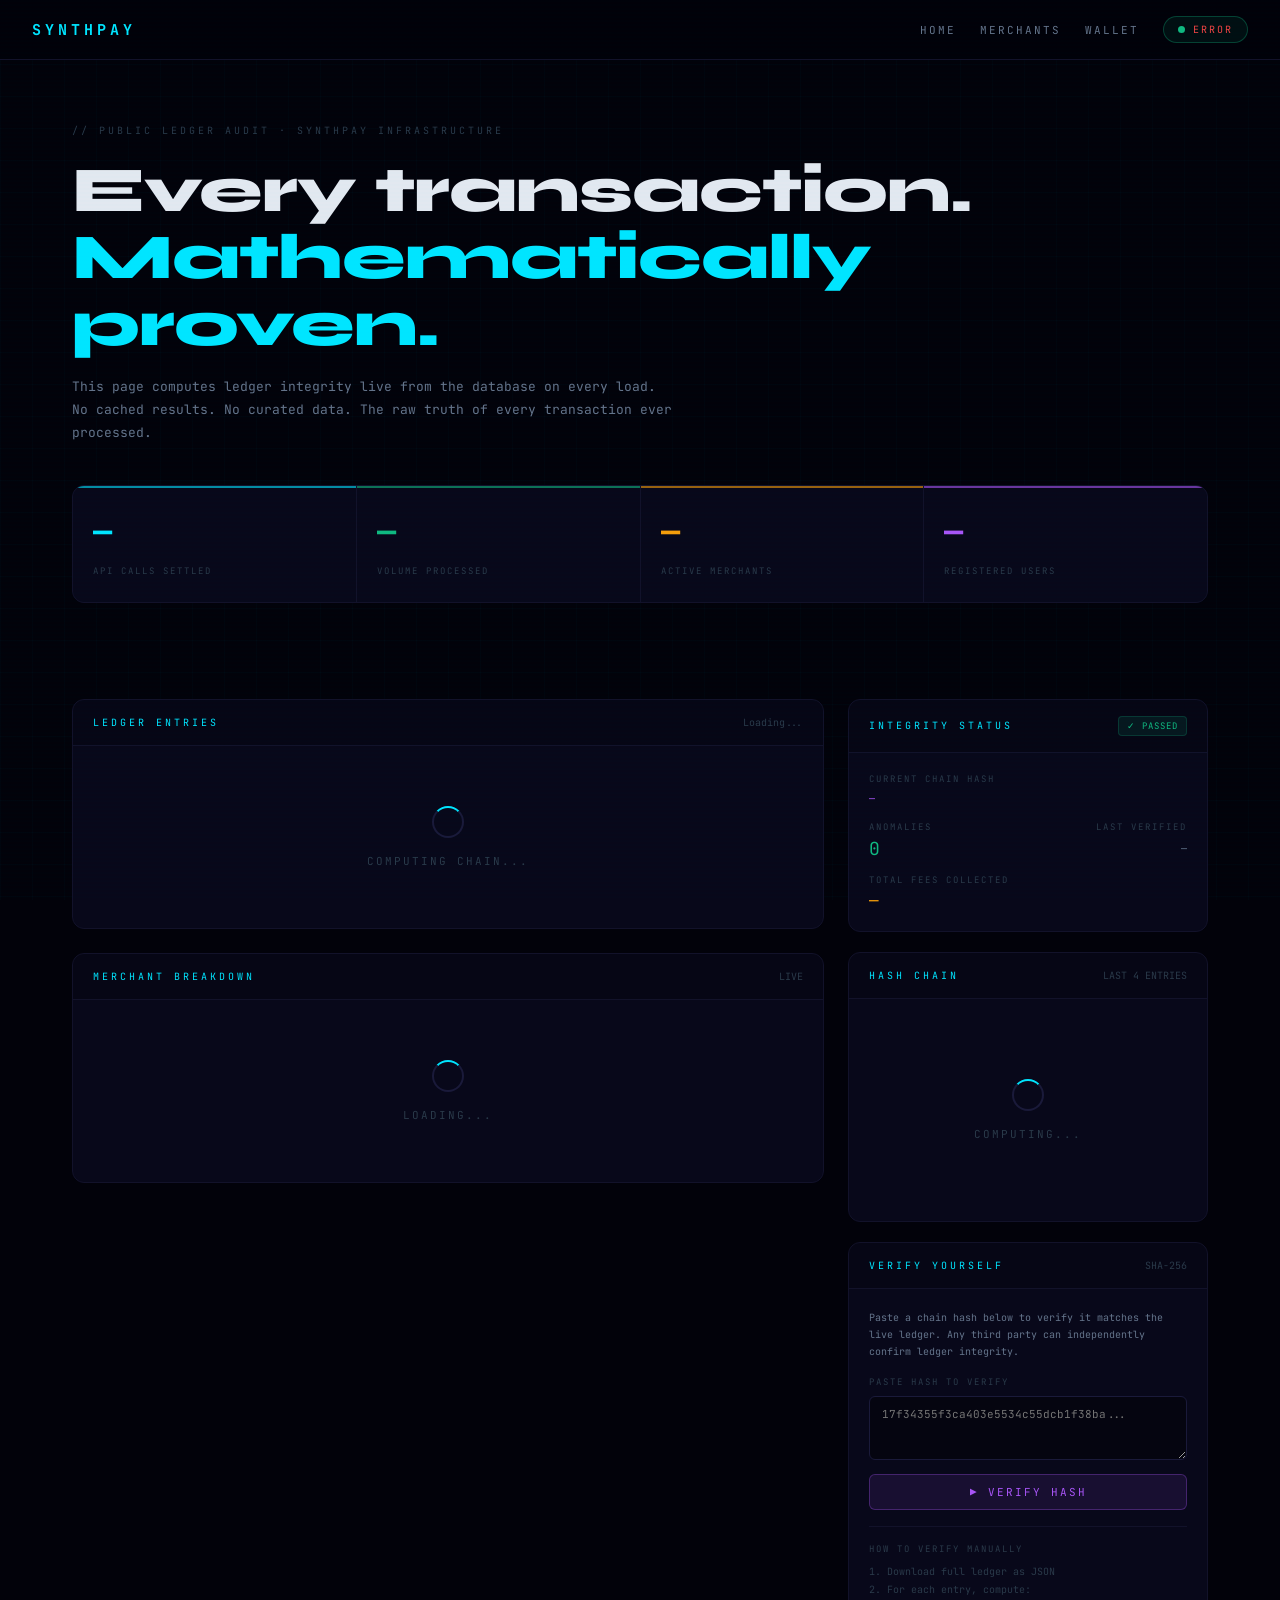
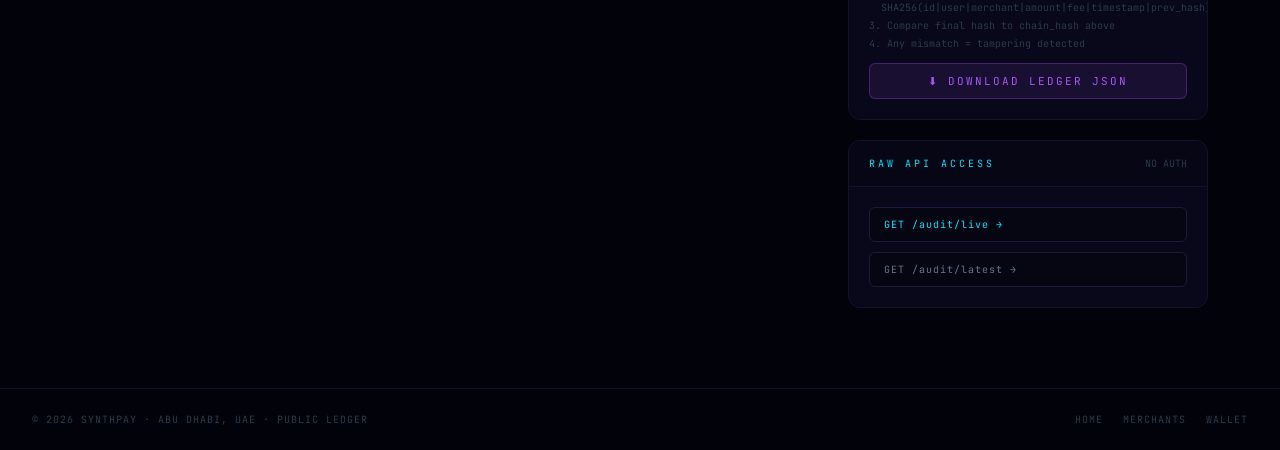
==== audit.html @ 620b076c "feat: initial commit — synthpay.tech landing site with subdomain links" ====
<!DOCTYPE html>
<html lang="en">
<head>
<meta charset="UTF-8">
<meta name="viewport" content="width=device-width, initial-scale=1.0">
<title>SynthPay — Public Ledger Audit</title>
<style>
@import url('https://fonts.googleapis.com/css2?family=JetBrains+Mono:wght@300;400;500;700&family=Syne:wght@400;700;800&display=swap');

:root {
  --bg:      #02020a;
  --card:    #08081a;
  --border:  #12122a;
  --border2: #1a1a3a;
  --cyan:    #00e5ff;
  --green:   #10b981;
  --amber:   #f59e0b;
  --red:     #ef4444;
  --purple:  #a855f7;
  --white:   #e2e8f0;
  --grey:    #64748b;
  --dim:     #2a3a4a;
}

* { margin: 0; padding: 0; box-sizing: border-box; }

body {
  background: var(--bg);
  color: var(--white);
  font-family: 'Syne', sans-serif;
  min-height: 100vh;
  overflow-x: hidden;
}

/* Scanline effect */
body::before {
  content: '';
  position: fixed;
  inset: 0;
  background: repeating-linear-gradient(
    0deg,
    transparent,
    transparent 2px,
    rgba(0,229,255,0.008) 2px,
    rgba(0,229,255,0.008) 4px
  );
  pointer-events: none;
  z-index: 1000;
}

/* Grid */
body::after {
  content: '';
  position: fixed;
  inset: 0;
  background-image:
    linear-gradient(rgba(0,229,255,0.02) 1px, transparent 1px),
    linear-gradient(90deg, rgba(0,229,255,0.02) 1px, transparent 1px);
  background-size: 32px 32px;
  pointer-events: none;
  z-index: 0;
}

/* Nav */
nav {
  position: sticky;
  top: 0;
  z-index: 100;
  display: flex;
  align-items: center;
  justify-content: space-between;
  padding: 16px 32px;
  border-bottom: 1px solid var(--border);
  background: rgba(2,2,10,0.95);
  backdrop-filter: blur(20px);
}

.logo {
  font-family: 'JetBrains Mono', monospace;
  font-size: 15px;
  color: var(--cyan);
  letter-spacing: 4px;
  font-weight: 700;
  text-decoration: none;
}

.nav-right {
  display: flex;
  align-items: center;
  gap: 24px;
}

.nav-link {
  font-family: 'JetBrains Mono', monospace;
  font-size: 11px;
  color: var(--grey);
  text-decoration: none;
  letter-spacing: 2px;
  transition: color 0.2s;
}
.nav-link:hover { color: var(--white); }

.status-pill {
  display: flex;
  align-items: center;
  gap: 8px;
  padding: 6px 14px;
  border-radius: 100px;
  border: 1px solid rgba(16,185,129,0.3);
  background: rgba(16,185,129,0.08);
}

.pulse-dot {
  width: 7px;
  height: 7px;
  border-radius: 50%;
  background: var(--green);
  animation: pulse 2s infinite;
}

@keyframes pulse { 0%,100%{opacity:1;transform:scale(1)} 50%{opacity:0.4;transform:scale(0.8)} }

.status-text {
  font-family: 'JetBrains Mono', monospace;
  font-size: 10px;
  color: var(--green);
  letter-spacing: 2px;
}

/* Hero */
.hero {
  position: relative;
  z-index: 1;
  padding: 64px 32px 48px;
  max-width: 1200px;
  margin: 0 auto;
}

.hero-tag {
  font-family: 'JetBrains Mono', monospace;
  font-size: 10px;
  color: var(--dim);
  letter-spacing: 3px;
  margin-bottom: 20px;
  display: block;
}

.hero h1 {
  font-size: clamp(36px, 6vw, 64px);
  font-weight: 800;
  line-height: 1.05;
  letter-spacing: -1px;
  margin-bottom: 16px;
}

.hero h1 span { color: var(--cyan); }

.hero-sub {
  font-family: 'JetBrains Mono', monospace;
  font-size: 13px;
  color: var(--grey);
  line-height: 1.8;
  max-width: 600px;
  margin-bottom: 40px;
}

/* Stats row */
.stats-row {
  display: grid;
  grid-template-columns: repeat(4, 1fr);
  gap: 1px;
  background: var(--border);
  border: 1px solid var(--border);
  border-radius: 12px;
  overflow: hidden;
  margin-bottom: 48px;
}

.stat-cell {
  background: var(--card);
  padding: 24px 20px;
  position: relative;
}

.stat-cell::after {
  content: '';
  position: absolute;
  top: 0;
  left: 0;
  right: 0;
  height: 2px;
  background: var(--accent, transparent);
  opacity: 0.6;
}

.stat-val {
  font-family: 'JetBrains Mono', monospace;
  font-size: clamp(22px, 3vw, 32px);
  font-weight: 700;
  color: var(--accent, var(--cyan));
  margin-bottom: 6px;
  display: block;
  transition: all 0.4s;
}

.stat-lbl {
  font-family: 'JetBrains Mono', monospace;
  font-size: 9px;
  color: var(--dim);
  letter-spacing: 2px;
  text-transform: uppercase;
}

/* Main layout */
.main {
  position: relative;
  z-index: 1;
  max-width: 1200px;
  margin: 0 auto;
  padding: 0 32px 80px;
  display: grid;
  grid-template-columns: 1fr 360px;
  gap: 24px;
}

@media (max-width: 900px) {
  .main { grid-template-columns: 1fr; }
  .stats-row { grid-template-columns: 1fr 1fr; }
}

/* Panel */
.panel {
  background: var(--card);
  border: 1px solid var(--border);
  border-radius: 12px;
  overflow: hidden;
}

.panel-header {
  display: flex;
  align-items: center;
  justify-content: space-between;
  padding: 16px 20px;
  border-bottom: 1px solid var(--border);
  background: rgba(0,0,0,0.2);
}

.panel-title {
  font-family: 'JetBrains Mono', monospace;
  font-size: 10px;
  color: var(--cyan);
  letter-spacing: 3px;
}

.panel-meta {
  font-family: 'JetBrains Mono', monospace;
  font-size: 10px;
  color: var(--dim);
}

/* Ledger entries */
.ledger-table {
  width: 100%;
}

.ledger-row {
  display: grid;
  grid-template-columns: 80px 1fr 100px 100px 110px;
  gap: 12px;
  padding: 14px 20px;
  border-bottom: 1px solid var(--border);
  align-items: center;
  transition: background 0.15s;
  cursor: default;
}

.ledger-row:hover { background: rgba(0,229,255,0.02); }
.ledger-row:last-child { border-bottom: none; }

.ledger-row.header {
  background: rgba(0,0,0,0.3);
  cursor: default;
}
.ledger-row.header:hover { background: rgba(0,0,0,0.3); }

.col-head {
  font-family: 'JetBrains Mono', monospace;
  font-size: 9px;
  color: var(--dim);
  letter-spacing: 2px;
  text-transform: uppercase;
}

.col-num {
  font-family: 'JetBrains Mono', monospace;
  font-size: 11px;
  color: var(--dim);
}

.col-id {
  font-family: 'JetBrains Mono', monospace;
  font-size: 11px;
  color: var(--grey);
}

.col-amount {
  font-family: 'JetBrains Mono', monospace;
  font-size: 12px;
  color: var(--green);
  font-weight: 500;
  text-align: right;
}

.col-fee {
  font-family: 'JetBrains Mono', monospace;
  font-size: 11px;
  color: var(--dim);
  text-align: right;
}

.col-hash {
  font-family: 'JetBrains Mono', monospace;
  font-size: 10px;
  color: var(--purple);
  overflow: hidden;
  text-overflow: ellipsis;
  white-space: nowrap;
}

/* Verification badge */
.verify-badge {
  display: inline-flex;
  align-items: center;
  gap: 6px;
  padding: 3px 8px;
  border-radius: 4px;
  font-family: 'JetBrains Mono', monospace;
  font-size: 9px;
  letter-spacing: 1px;
}

.verify-ok {
  background: rgba(16,185,129,0.1);
  border: 1px solid rgba(16,185,129,0.2);
  color: var(--green);
}

/* Right sidebar */
.sidebar { display: flex; flex-direction: column; gap: 20px; }

/* Chain visualizer */
.chain-viz {
  padding: 20px;
}

.chain-block {
  position: relative;
  padding: 14px 16px;
  background: rgba(0,0,0,0.3);
  border: 1px solid var(--border2);
  border-radius: 8px;
  margin-bottom: 8px;
  transition: border-color 0.2s;
}

.chain-block:hover { border-color: rgba(168,85,247,0.4); }

.chain-block-num {
  font-family: 'JetBrains Mono', monospace;
  font-size: 9px;
  color: var(--dim);
  letter-spacing: 2px;
  margin-bottom: 6px;
}

.chain-block-hash {
  font-family: 'JetBrains Mono', monospace;
  font-size: 10px;
  color: var(--purple);
  word-break: break-all;
  line-height: 1.5;
}

.chain-block-amount {
  font-family: 'JetBrains Mono', monospace;
  font-size: 11px;
  color: var(--green);
  margin-top: 6px;
}

.chain-arrow {
  text-align: center;
  font-size: 14px;
  color: var(--border2);
  margin: 2px 0;
  display: block;
}

/* Verification tool */
.verify-tool {
  padding: 20px;
}

.verify-label {
  font-family: 'JetBrains Mono', monospace;
  font-size: 9px;
  color: var(--dim);
  letter-spacing: 2px;
  margin-bottom: 8px;
  display: block;
}

.verify-input {
  width: 100%;
  padding: 10px 12px;
  background: rgba(0,0,0,0.4);
  border: 1px solid var(--border2);
  border-radius: 6px;
  color: var(--purple);
  font-family: 'JetBrains Mono', monospace;
  font-size: 11px;
  outline: none;
  resize: vertical;
  margin-bottom: 10px;
  transition: border-color 0.2s;
}

.verify-input:focus { border-color: rgba(168,85,247,0.5); }

.verify-btn {
  width: 100%;
  padding: 10px;
  background: rgba(168,85,247,0.1);
  border: 1px solid rgba(168,85,247,0.3);
  border-radius: 6px;
  color: var(--purple);
  font-family: 'JetBrains Mono', monospace;
  font-size: 11px;
  letter-spacing: 2px;
  cursor: pointer;
  transition: all 0.2s;
}

.verify-btn:hover {
  background: rgba(168,85,247,0.2);
  border-color: rgba(168,85,247,0.5);
}

.verify-result {
  margin-top: 12px;
  padding: 12px;
  border-radius: 6px;
  font-family: 'JetBrains Mono', monospace;
  font-size: 11px;
  line-height: 1.7;
  display: none;
}

.verify-result.show { display: block; }
.verify-result.ok { background: rgba(16,185,129,0.08); border: 1px solid rgba(16,185,129,0.2); color: var(--green); }
.verify-result.fail { background: rgba(239,68,68,0.08); border: 1px solid rgba(239,68,68,0.2); color: var(--red); }

/* Merchant breakdown */
.merchant-row {
  display: flex;
  justify-content: space-between;
  align-items: center;
  padding: 12px 20px;
  border-bottom: 1px solid var(--border);
}
.merchant-row:last-child { border-bottom: none; }

.merchant-name {
  font-family: 'JetBrains Mono', monospace;
  font-size: 12px;
  color: var(--white);
}

.merchant-stats {
  display: flex;
  flex-direction: column;
  align-items: flex-end;
  gap: 2px;
}

.merchant-calls {
  font-family: 'JetBrains Mono', monospace;
  font-size: 10px;
  color: var(--dim);
}

.merchant-vol {
  font-family: 'JetBrains Mono', monospace;
  font-size: 12px;
  color: var(--green);
}

/* Loading */
.loading {
  display: flex;
  align-items: center;
  justify-content: center;
  padding: 60px 20px;
  flex-direction: column;
  gap: 16px;
}

.loading-spinner {
  width: 32px;
  height: 32px;
  border: 2px solid var(--border2);
  border-top-color: var(--cyan);
  border-radius: 50%;
  animation: spin 0.8s linear infinite;
}

@keyframes spin { to { transform: rotate(360deg); } }

.loading-text {
  font-family: 'JetBrains Mono', monospace;
  font-size: 11px;
  color: var(--dim);
  letter-spacing: 2px;
}

/* Footer */
footer {
  position: relative;
  z-index: 1;
  border-top: 1px solid var(--border);
  padding: 24px 32px;
  display: flex;
  align-items: center;
  justify-content: space-between;
}

.footer-text {
  font-family: 'JetBrains Mono', monospace;
  font-size: 10px;
  color: var(--dim);
  letter-spacing: 1px;
}

.footer-link {
  font-family: 'JetBrains Mono', monospace;
  font-size: 10px;
  color: var(--dim);
  text-decoration: none;
  letter-spacing: 1px;
  transition: color 0.2s;
}
.footer-link:hover { color: var(--grey); }

@keyframes fadeUp {
  from { opacity:0; transform: translateY(16px); }
  to   { opacity:1; transform: translateY(0); }
}

.fade { animation: fadeUp 0.5s ease both; }
</style>
</head>
<body>

<nav>
  <a href="https://synthpay-landing.vercel.app" class="logo">SYNTHPAY</a>
  <div class="nav-right">
    <a href="https://synthpay-landing.vercel.app" class="nav-link">HOME</a>
    <a href="https://synthpay-dashboard.vercel.app" class="nav-link">MERCHANTS</a>
    <a href="https://synthpay-wallet.vercel.app" class="nav-link">WALLET</a>
    <div class="status-pill">
      <div class="pulse-dot"></div>
      <span class="status-text" id="nav-status">VERIFYING...</span>
    </div>
  </div>
</nav>

<!-- Hero -->
<div class="hero fade">
  <span class="hero-tag">// PUBLIC LEDGER AUDIT · SYNTHPAY INFRASTRUCTURE</span>
  <h1>Every transaction.<br><span>Mathematically proven.</span></h1>
  <p class="hero-sub">
    This page computes ledger integrity live from the database on every load.<br>
    No cached results. No curated data. The raw truth of every transaction ever processed.
  </p>

  <!-- Stats -->
  <div class="stats-row">
    <div class="stat-cell" style="--accent: #00e5ff;">
      <span class="stat-val" id="s-calls">—</span>
      <span class="stat-lbl">API Calls Settled</span>
    </div>
    <div class="stat-cell" style="--accent: #10b981;">
      <span class="stat-val" id="s-volume">—</span>
      <span class="stat-lbl">Volume Processed</span>
    </div>
    <div class="stat-cell" style="--accent: #f59e0b;">
      <span class="stat-val" id="s-merchants">—</span>
      <span class="stat-lbl">Active Merchants</span>
    </div>
    <div class="stat-cell" style="--accent: #a855f7;">
      <span class="stat-val" id="s-users">—</span>
      <span class="stat-lbl">Registered Users</span>
    </div>
  </div>
</div>

<!-- Main content -->
<div class="main">

  <!-- Left: Ledger + Merchants -->
  <div>

    <!-- Ledger entries panel -->
    <div class="panel" style="margin-bottom:24px;">
      <div class="panel-header">
        <span class="panel-title">LEDGER ENTRIES</span>
        <span class="panel-meta" id="entry-count">Loading...</span>
      </div>
      <div id="ledger-body">
        <div class="loading">
          <div class="loading-spinner"></div>
          <span class="loading-text">COMPUTING CHAIN...</span>
        </div>
      </div>
    </div>

    <!-- Merchant breakdown -->
    <div class="panel">
      <div class="panel-header">
        <span class="panel-title">MERCHANT BREAKDOWN</span>
        <span class="panel-meta">LIVE</span>
      </div>
      <div id="merchant-body">
        <div class="loading">
          <div class="loading-spinner"></div>
          <span class="loading-text">LOADING...</span>
        </div>
      </div>
    </div>
  </div>

  <!-- Right: Chain + Verify -->
  <div class="sidebar">

    <!-- Integrity summary -->
    <div class="panel">
      <div class="panel-header">
        <span class="panel-title">INTEGRITY STATUS</span>
        <span id="integrity-badge" class="verify-badge verify-ok">✓ PASSED</span>
      </div>
      <div style="padding:20px;display:flex;flex-direction:column;gap:14px;">
        <div>
          <span style="font-family:'JetBrains Mono',monospace;font-size:9px;color:var(--dim);letter-spacing:2px;display:block;margin-bottom:6px;">CURRENT CHAIN HASH</span>
          <div id="chain-hash-full" style="font-family:'JetBrains Mono',monospace;font-size:10px;color:var(--purple);word-break:break-all;line-height:1.6;">—</div>
        </div>
        <div style="display:flex;justify-content:space-between;">
          <div>
            <span style="font-family:'JetBrains Mono',monospace;font-size:9px;color:var(--dim);letter-spacing:2px;display:block;margin-bottom:4px;">ANOMALIES</span>
            <span id="anomaly-count" style="font-family:'JetBrains Mono',monospace;font-size:18px;color:var(--green);">0</span>
          </div>
          <div style="text-align:right;">
            <span style="font-family:'JetBrains Mono',monospace;font-size:9px;color:var(--dim);letter-spacing:2px;display:block;margin-bottom:4px;">LAST VERIFIED</span>
            <span id="verified-at" style="font-family:'JetBrains Mono',monospace;font-size:10px;color:var(--grey);">—</span>
          </div>
        </div>
        <div>
          <span style="font-family:'JetBrains Mono',monospace;font-size:9px;color:var(--dim);letter-spacing:2px;display:block;margin-bottom:4px;">TOTAL FEES COLLECTED</span>
          <span id="total-fees" style="font-family:'JetBrains Mono',monospace;font-size:16px;color:var(--amber);">—</span>
        </div>
      </div>
    </div>

    <!-- Hash chain visualizer -->
    <div class="panel">
      <div class="panel-header">
        <span class="panel-title">HASH CHAIN</span>
        <span class="panel-meta">LAST 4 ENTRIES</span>
      </div>
      <div class="chain-viz" id="chain-viz">
        <div class="loading">
          <div class="loading-spinner"></div>
          <span class="loading-text">COMPUTING...</span>
        </div>
      </div>
    </div>

    <!-- Manual verification tool -->
    <div class="panel">
      <div class="panel-header">
        <span class="panel-title">VERIFY YOURSELF</span>
        <span class="panel-meta">SHA-256</span>
      </div>
      <div class="verify-tool">
        <p style="font-family:'JetBrains Mono',monospace;font-size:10px;color:var(--grey);line-height:1.7;margin-bottom:16px;">
          Paste a chain hash below to verify it matches the live ledger. Any third party can independently confirm ledger integrity.
        </p>
        <span class="verify-label">PASTE HASH TO VERIFY</span>
        <textarea class="verify-input" id="verify-input" rows="3" placeholder="17f34355f3ca403e5534c55dcb1f38ba..."></textarea>
        <button class="verify-btn" onclick="verifyHash()">▶ VERIFY HASH</button>
        <div class="verify-result" id="verify-result"></div>
        <div style="margin-top:16px;padding-top:16px;border-top:1px solid var(--border);">
          <span class="verify-label">HOW TO VERIFY MANUALLY</span>
          <p style="font-family:'JetBrains Mono',monospace;font-size:10px;color:var(--dim);line-height:1.8;">
            1. Download full ledger as JSON<br>
            2. For each entry, compute:<br>
            &nbsp;&nbsp;SHA256(id|user|merchant|amount|fee|timestamp|prev_hash)<br>
            3. Compare final hash to chain_hash above<br>
            4. Any mismatch = tampering detected
          </p>
          <button class="verify-btn" style="margin-top:10px;" onclick="downloadLedger()">⬇ DOWNLOAD LEDGER JSON</button>
        </div>
      </div>
    </div>

    <!-- Raw API -->
    <div class="panel">
      <div class="panel-header">
        <span class="panel-title">RAW API ACCESS</span>
        <span class="panel-meta">NO AUTH</span>
      </div>
      <div style="padding:20px;display:flex;flex-direction:column;gap:10px;">
        <a href="https://trustledger-production.up.railway.app/audit/live"
           target="_blank"
           style="display:block;padding:10px 14px;background:rgba(0,0,0,0.3);border:1px solid var(--border2);border-radius:6px;font-family:'JetBrains Mono',monospace;font-size:10px;color:var(--cyan);text-decoration:none;letter-spacing:1px;transition:border-color 0.2s;"
           onmouseover="this.style.borderColor='rgba(0,229,255,0.3)'"
           onmouseout="this.style.borderColor='var(--border2)'">
          GET /audit/live →
        </a>
        <a href="https://trustledger-production.up.railway.app/audit/latest"
           target="_blank"
           style="display:block;padding:10px 14px;background:rgba(0,0,0,0.3);border:1px solid var(--border2);border-radius:6px;font-family:'JetBrains Mono',monospace;font-size:10px;color:var(--grey);text-decoration:none;letter-spacing:1px;transition:border-color 0.2s;"
           onmouseover="this.style.borderColor='rgba(100,116,139,0.3)'"
           onmouseout="this.style.borderColor='var(--border2)'">
          GET /audit/latest →
        </a>
      </div>
    </div>

  </div>
</div>

<footer>
  <span class="footer-text">© 2026 SYNTHPAY · ABU DHABI, UAE · PUBLIC LEDGER</span>
  <div style="display:flex;gap:20px;">
    <a href="https://synthpay-landing.vercel.app" class="footer-link">HOME</a>
    <a href="https://synthpay-dashboard.vercel.app" class="footer-link">MERCHANTS</a>
    <a href="https://synthpay-wallet.vercel.app" class="footer-link">WALLET</a>
  </div>
</footer>

<script>
const API = 'https://trustledger-production.up.railway.app'
let liveData = null

// ── Animate counter ──────────────────────────────────────────────────────────
function animateVal(el, target, fmt) {
  const start = parseFloat(el.dataset.v || '0')
  const diff  = target - start
  if (Math.abs(diff) < 0.000001) return
  const t0 = performance.now()
  const tick = now => {
    const p = Math.min((now - t0) / 800, 1)
    const e = 1 - Math.pow(1 - p, 3)
    el.textContent = fmt(start + diff * e)
    el.dataset.v   = start + diff * e
    if (p < 1) requestAnimationFrame(tick)
    else el.dataset.v = target
  }
  requestAnimationFrame(tick)
}

// ── Render ledger entries (from live stats) ──────────────────────────────────
function renderLedger(data) {
  const body = document.getElementById('ledger-body')
  const breakdown = data.merchant_breakdown || []

  // Build table from merchant breakdown (we don't have individual entries from /audit/live)
  // Show merchant summary rows
  if (breakdown.length === 0) {
    body.innerHTML = `<div class="loading"><span class="loading-text">NO TRANSACTIONS YET</span></div>`
    return
  }

  let html = `
    <div class="ledger-row header">
      <span class="col-head">#</span>
      <span class="col-head">MERCHANT</span>
      <span class="col-head" style="text-align:right;">VOLUME</span>
      <span class="col-head" style="text-align:right;">EARNED</span>
      <span class="col-head">STATUS</span>
    </div>
  `

  breakdown.forEach((m, i) => {
    html += `
      <div class="ledger-row">
        <span class="col-num">${String(i+1).padStart(2,'0')}</span>
        <span class="col-id">${m.merchant}</span>
        <span class="col-amount">${m.volume}</span>
        <span class="col-fee">${m.earned}</span>
        <span class="verify-badge verify-ok">✓ ${m.api_calls} calls</span>
      </div>
    `
  })

  body.innerHTML = html
  document.getElementById('entry-count').textContent = `${data.total_api_calls} TOTAL CALLS`
}

// ── Render chain visualizer ──────────────────────────────────────────────────
function renderChain(data) {
  const viz = document.getElementById('chain-viz')
  const hash = data.chain_hash || ''

  // Show genesis + current blocks
  const blocks = [
    { num: 'GENESIS', hash: '0000000000000000', amount: 'ORIGIN BLOCK' },
    { num: 'LATEST',  hash: hash, amount: `$${data.total_volume_raw.toFixed(4)} total` },
  ]

  let html = ''
  blocks.forEach((b, i) => {
    html += `
      <div class="chain-block">
        <div class="chain-block-num">${b.num}</div>
        <div class="chain-block-hash">${b.hash.slice(0,32)}...</div>
        <div class="chain-block-amount">${b.amount}</div>
      </div>
    `
    if (i < blocks.length - 1) html += `<span class="chain-arrow">↓</span>`
  })

  viz.innerHTML = html
}

// ── Render merchant breakdown ────────────────────────────────────────────────
function renderMerchants(data) {
  const body = document.getElementById('merchant-body')
  const breakdown = data.merchant_breakdown || []

  if (breakdown.length === 0) {
    body.innerHTML = `<div class="loading"><span class="loading-text">NO MERCHANTS YET</span></div>`
    return
  }

  const maxCalls = Math.max(...breakdown.map(m => m.api_calls))

  body.innerHTML = breakdown.map(m => `
    <div class="merchant-row">
      <div>
        <div class="merchant-name">${m.merchant}</div>
        <div style="margin-top:6px;height:3px;background:var(--border2);border-radius:2px;width:140px;overflow:hidden;">
          <div style="height:100%;background:var(--green);width:${(m.api_calls/maxCalls*100).toFixed(0)}%;border-radius:2px;transition:width 1s ease;"></div>
        </div>
      </div>
      <div class="merchant-stats">
        <span class="merchant-calls">${m.api_calls} calls</span>
        <span class="merchant-vol">${m.volume}</span>
      </div>
    </div>
  `).join('')
}

// ── Render individual ledger entries ─────────────────────────────────────────
async function loadLedgerEntries() {
  try {
    const res  = await fetch(`${API}/audit/ledger`)
    const data = await res.json()
    const entries = data.entries || []
    const body = document.getElementById('ledger-body')

    if (entries.length === 0) {
      body.innerHTML = `<div class="loading"><span class="loading-text">NO TRANSACTIONS YET</span></div>`
      return
    }

    let html = `
      <div class="ledger-row header">
        <span class="col-head">#</span>
        <span class="col-head">MERCHANT</span>
        <span class="col-head" style="text-align:right;">AMOUNT</span>
        <span class="col-head" style="text-align:right;">FEE</span>
        <span class="col-head">TIME</span>
      </div>
    `

    entries.forEach((e, i) => {
      const time = new Date(e.created_at).toLocaleTimeString()
      html += `
        <div class="ledger-row">
          <span class="col-num">${String(i+1).padStart(2,'0')}</span>
          <span class="col-id">${e.merchant_name}</span>
          <span class="col-amount">$${Number(e.amount).toFixed(6)}</span>
          <span class="col-fee">$${Number(e.platform_fee).toFixed(6)}</span>
          <span class="col-hash">${time}</span>
        </div>
      `
    })

    body.innerHTML = html
    document.getElementById('entry-count').textContent = `${entries.length} RECENT ENTRIES`
  } catch (err) {
    console.error('Failed to load ledger entries:', err)
  }
}

// ── Load all data ────────────────────────────────────────────────────────────
async function loadData() {
  try {
    const res  = await fetch(`${API}/audit/live`)
    const data = await res.json()
    liveData   = data

    loadLedgerEntries()

    // Nav status
    const navStatus = document.getElementById('nav-status')
    navStatus.textContent  = data.chain_valid ? 'VERIFIED' : 'ANOMALY'
    navStatus.style.color  = data.chain_valid ? 'var(--green)' : 'var(--red)'

    // Hero stats
    animateVal(document.getElementById('s-calls'),     data.total_api_calls,  v => Math.round(v).toLocaleString())
    animateVal(document.getElementById('s-volume'),    data.total_volume_raw, v => '$' + v.toFixed(4))
    animateVal(document.getElementById('s-merchants'), data.total_merchants,  v => Math.round(v))
    animateVal(document.getElementById('s-users'),     data.total_users,      v => Math.round(v))

    // Integrity panel
    document.getElementById('chain-hash-full').textContent = data.chain_hash || '—'
    document.getElementById('anomaly-count').textContent   = data.anomalies
    document.getElementById('anomaly-count').style.color   = data.anomalies === 0 ? 'var(--green)' : 'var(--red)'
    document.getElementById('total-fees').textContent      = data.total_fees_usd || '—'
    document.getElementById('verified-at').textContent     = new Date(data.verified_at).toLocaleTimeString()

    const badge = document.getElementById('integrity-badge')
    badge.textContent  = data.chain_valid ? '✓ PASSED' : '✗ FAILED'
    badge.className    = `verify-badge ${data.chain_valid ? 'verify-ok' : 'verify-fail'}`

    // Render sections
    renderChain(data)
    renderMerchants(data)

  } catch (err) {
    console.error('Failed to load audit data:', err)
    document.getElementById('nav-status').textContent = 'ERROR'
    document.getElementById('nav-status').style.color = 'var(--red)'
  }
}

// ── Verify hash ──────────────────────────────────────────────────────────────
function verifyHash() {
  const input  = document.getElementById('verify-input').value.trim()
  const result = document.getElementById('verify-result')

  if (!input) {
    result.className   = 'verify-result show fail'
    result.textContent = '✗ Please paste a hash to verify.'
    return
  }

  if (!liveData) {
    result.className   = 'verify-result show fail'
    result.textContent = '✗ Ledger data not loaded yet. Please wait.'
    return
  }

  if (input.toLowerCase() === liveData.chain_hash.toLowerCase()) {
    result.className   = 'verify-result show ok'
    result.innerHTML   = `✓ HASH VERIFIED\n\nThis hash matches the current live chain.\nLedger integrity: CONFIRMED\nEntries verified: ${liveData.total_api_calls}\nAnomalies: ${liveData.anomalies}`
  } else {
    result.className   = 'verify-result show fail'
    result.innerHTML   = `✗ HASH MISMATCH\n\nThis hash does not match the current chain.\nCurrent hash:\n${liveData.chain_hash.slice(0,32)}...\n\nThis could mean the ledger has been updated since this hash was recorded.`
  }
}

// ── Download ledger ──────────────────────────────────────────────────────────
function downloadLedger() {
  if (!liveData) return
  const blob = new Blob([JSON.stringify(liveData, null, 2)], { type: 'application/json' })
  const url  = URL.createObjectURL(blob)
  const a    = document.createElement('a')
  a.href     = url
  a.download = `synthpay-ledger-${new Date().toISOString().split('T')[0]}.json`
  a.click()
  URL.revokeObjectURL(url)
}

// ── Init ─────────────────────────────────────────────────────────────────────
loadData()
setInterval(loadData, 15000)
</script>

</body>
</html>
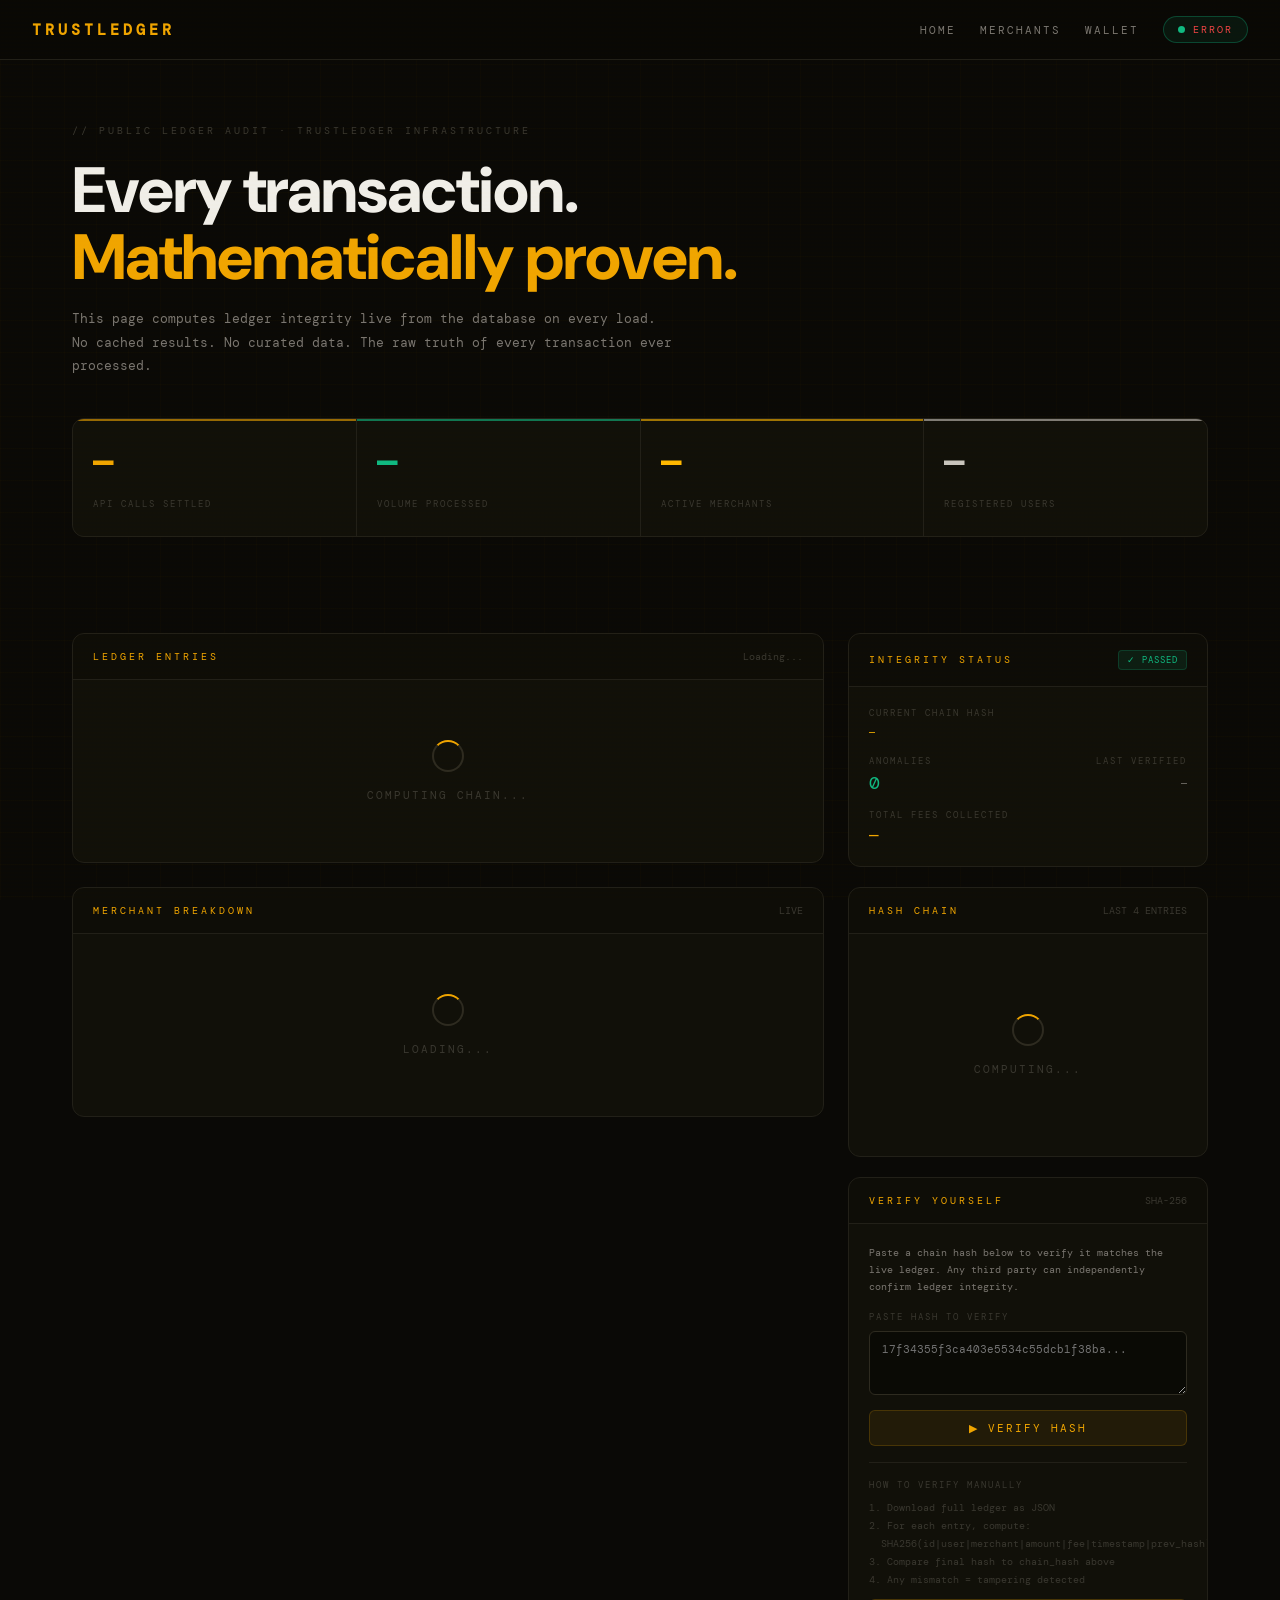
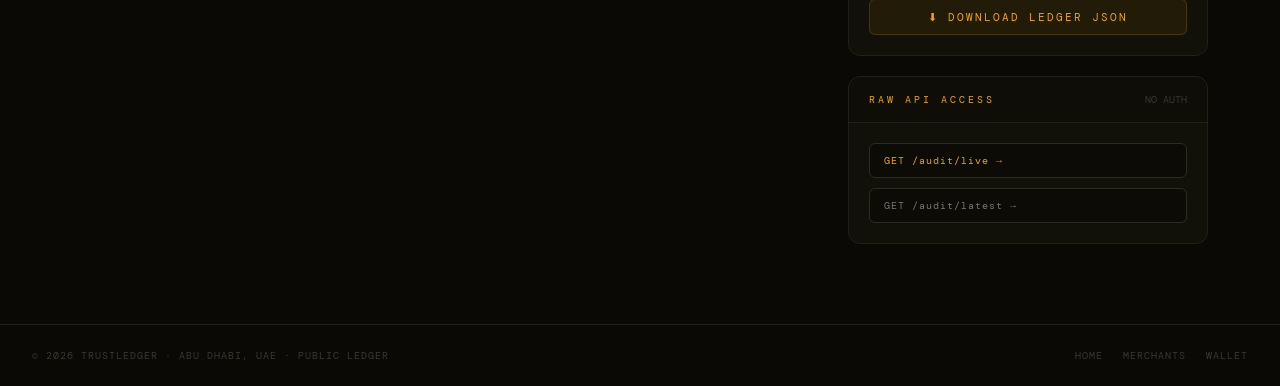
==== commit 40df3858: "refactor(audit): update audit page to TrustLedger amber/warm color palette Swap JetBrains Mono/Syne " ====
--- a/audit.html
+++ b/audit.html
@@ -5,29 +5,31 @@
 <meta name="viewport" content="width=device-width, initial-scale=1.0">
 <title>SynthPay — Public Ledger Audit</title>
 <style>
-@import url('https://fonts.googleapis.com/css2?family=JetBrains+Mono:wght@300;400;500;700&family=Syne:wght@400;700;800&display=swap');
+@import url('https://fonts.googleapis.com/css2?family=DM+Sans:wght@300;400;500;600;700;900&family=DM+Mono:wght@300;400;500&display=swap');
 
 :root {
-  --bg:      #02020a;
-  --card:    #08081a;
-  --border:  #12122a;
-  --border2: #1a1a3a;
-  --cyan:    #00e5ff;
-  --green:   #10b981;
-  --amber:   #f59e0b;
-  --red:     #ef4444;
-  --purple:  #a855f7;
-  --white:   #e2e8f0;
-  --grey:    #64748b;
-  --dim:     #2a3a4a;
+  --bg:         #0A0906;
+  --surface:    #111009;
+  --border:     #222018;
+  --border2:    #2e2b20;
+  --amber:      #F0A500;
+  --amber-l:    #FFB800;
+  --amber-pale: rgba(240,165,0,0.08);
+  --amber-bd:   rgba(240,165,0,0.18);
+  --green:      #10b981;
+  --red:        #ef4444;
+  --text1:      #F0EEE8;
+  --text2:      #C8C4BC;
+  --text3:      #7A7670;
+  --text4:      #3A3830;
 }
 
 * { margin: 0; padding: 0; box-sizing: border-box; }
 
 body {
   background: var(--bg);
-  color: var(--white);
-  font-family: 'Syne', sans-serif;
+  color: var(--text1);
+  font-family: 'DM Sans', system-ui, sans-serif;
   min-height: 100vh;
   overflow-x: hidden;
 }
@@ -41,8 +43,8 @@
     0deg,
     transparent,
     transparent 2px,
-    rgba(0,229,255,0.008) 2px,
-    rgba(0,229,255,0.008) 4px
+    rgba(240,165,0,0.008) 2px,
+    rgba(240,165,0,0.008) 4px
   );
   pointer-events: none;
   z-index: 1000;
@@ -54,8 +56,8 @@
   position: fixed;
   inset: 0;
   background-image:
-    linear-gradient(rgba(0,229,255,0.02) 1px, transparent 1px),
-    linear-gradient(90deg, rgba(0,229,255,0.02) 1px, transparent 1px);
+    linear-gradient(rgba(240,165,0,0.02) 1px, transparent 1px),
+    linear-gradient(90deg, rgba(240,165,0,0.02) 1px, transparent 1px);
   background-size: 32px 32px;
   pointer-events: none;
   z-index: 0;
@@ -71,14 +73,14 @@
   justify-content: space-between;
   padding: 16px 32px;
   border-bottom: 1px solid var(--border);
-  background: rgba(2,2,10,0.95);
+  background: rgba(10,9,6,0.95);
   backdrop-filter: blur(20px);
 }
 
 .logo {
-  font-family: 'JetBrains Mono', monospace;
+  font-family: 'DM Mono', monospace;
   font-size: 15px;
-  color: var(--cyan);
+  color: var(--amber);
   letter-spacing: 4px;
   font-weight: 700;
   text-decoration: none;
@@ -91,14 +93,14 @@
 }
 
 .nav-link {
-  font-family: 'JetBrains Mono', monospace;
+  font-family: 'DM Mono', monospace;
   font-size: 11px;
-  color: var(--grey);
+  color: var(--text3);
   text-decoration: none;
   letter-spacing: 2px;
   transition: color 0.2s;
 }
-.nav-link:hover { color: var(--white); }
+.nav-link:hover { color: var(--text1); }
 
 .status-pill {
   display: flex;
@@ -121,7 +123,7 @@
 @keyframes pulse { 0%,100%{opacity:1;transform:scale(1)} 50%{opacity:0.4;transform:scale(0.8)} }
 
 .status-text {
-  font-family: 'JetBrains Mono', monospace;
+  font-family: 'DM Mono', monospace;
   font-size: 10px;
   color: var(--green);
   letter-spacing: 2px;
@@ -137,9 +139,9 @@
 }
 
 .hero-tag {
-  font-family: 'JetBrains Mono', monospace;
+  font-family: 'DM Mono', monospace;
   font-size: 10px;
-  color: var(--dim);
+  color: var(--text4);
   letter-spacing: 3px;
   margin-bottom: 20px;
   display: block;
@@ -153,12 +155,12 @@
   margin-bottom: 16px;
 }
 
-.hero h1 span { color: var(--cyan); }
+.hero h1 span { color: var(--amber); }
 
 .hero-sub {
-  font-family: 'JetBrains Mono', monospace;
+  font-family: 'DM Mono', monospace;
   font-size: 13px;
-  color: var(--grey);
+  color: var(--text3);
   line-height: 1.8;
   max-width: 600px;
   margin-bottom: 40px;
@@ -177,7 +179,7 @@
 }
 
 .stat-cell {
-  background: var(--card);
+  background: var(--surface);
   padding: 24px 20px;
   position: relative;
 }
@@ -194,19 +196,19 @@
 }
 
 .stat-val {
-  font-family: 'JetBrains Mono', monospace;
+  font-family: 'DM Mono', monospace;
   font-size: clamp(22px, 3vw, 32px);
   font-weight: 700;
-  color: var(--accent, var(--cyan));
+  color: var(--accent, var(--amber));
   margin-bottom: 6px;
   display: block;
   transition: all 0.4s;
 }
 
 .stat-lbl {
-  font-family: 'JetBrains Mono', monospace;
+  font-family: 'DM Mono', monospace;
   font-size: 9px;
-  color: var(--dim);
+  color: var(--text4);
   letter-spacing: 2px;
   text-transform: uppercase;
 }
@@ -230,7 +232,7 @@
 
 /* Panel */
 .panel {
-  background: var(--card);
+  background: var(--surface);
   border: 1px solid var(--border);
   border-radius: 12px;
   overflow: hidden;
@@ -246,16 +248,16 @@
 }
 
 .panel-title {
-  font-family: 'JetBrains Mono', monospace;
+  font-family: 'DM Mono', monospace;
   font-size: 10px;
-  color: var(--cyan);
+  color: var(--amber);
   letter-spacing: 3px;
 }
 
 .panel-meta {
-  font-family: 'JetBrains Mono', monospace;
+  font-family: 'DM Mono', monospace;
   font-size: 10px;
-  color: var(--dim);
+  color: var(--text4);
 }
 
 /* Ledger entries */
@@ -274,7 +276,7 @@
   cursor: default;
 }
 
-.ledger-row:hover { background: rgba(0,229,255,0.02); }
+.ledger-row:hover { background: rgba(240,165,0,0.02); }
 .ledger-row:last-child { border-bottom: none; }
 
 .ledger-row.header {
@@ -284,27 +286,27 @@
 .ledger-row.header:hover { background: rgba(0,0,0,0.3); }
 
 .col-head {
-  font-family: 'JetBrains Mono', monospace;
+  font-family: 'DM Mono', monospace;
   font-size: 9px;
-  color: var(--dim);
+  color: var(--text4);
   letter-spacing: 2px;
   text-transform: uppercase;
 }
 
 .col-num {
-  font-family: 'JetBrains Mono', monospace;
+  font-family: 'DM Mono', monospace;
   font-size: 11px;
-  color: var(--dim);
+  color: var(--text4);
 }
 
 .col-id {
-  font-family: 'JetBrains Mono', monospace;
+  font-family: 'DM Mono', monospace;
   font-size: 11px;
-  color: var(--grey);
+  color: var(--text3);
 }
 
 .col-amount {
-  font-family: 'JetBrains Mono', monospace;
+  font-family: 'DM Mono', monospace;
   font-size: 12px;
   color: var(--green);
   font-weight: 500;
@@ -312,16 +314,16 @@
 }
 
 .col-fee {
-  font-family: 'JetBrains Mono', monospace;
+  font-family: 'DM Mono', monospace;
   font-size: 11px;
-  color: var(--dim);
+  color: var(--text4);
   text-align: right;
 }
 
 .col-hash {
-  font-family: 'JetBrains Mono', monospace;
+  font-family: 'DM Mono', monospace;
   font-size: 10px;
-  color: var(--purple);
+  color: var(--amber-l);
   overflow: hidden;
   text-overflow: ellipsis;
   white-space: nowrap;
@@ -334,7 +336,7 @@
   gap: 6px;
   padding: 3px 8px;
   border-radius: 4px;
-  font-family: 'JetBrains Mono', monospace;
+  font-family: 'DM Mono', monospace;
   font-size: 9px;
   letter-spacing: 1px;
 }
@@ -363,26 +365,26 @@
   transition: border-color 0.2s;
 }
 
-.chain-block:hover { border-color: rgba(168,85,247,0.4); }
+.chain-block:hover { border-color: var(--amber-bd); }
 
 .chain-block-num {
-  font-family: 'JetBrains Mono', monospace;
+  font-family: 'DM Mono', monospace;
   font-size: 9px;
-  color: var(--dim);
+  color: var(--text4);
   letter-spacing: 2px;
   margin-bottom: 6px;
 }
 
 .chain-block-hash {
-  font-family: 'JetBrains Mono', monospace;
+  font-family: 'DM Mono', monospace;
   font-size: 10px;
-  color: var(--purple);
+  color: var(--amber-l);
   word-break: break-all;
   line-height: 1.5;
 }
 
 .chain-block-amount {
-  font-family: 'JetBrains Mono', monospace;
+  font-family: 'DM Mono', monospace;
   font-size: 11px;
   color: var(--green);
   margin-top: 6px;
@@ -402,9 +404,9 @@
 }
 
 .verify-label {
-  font-family: 'JetBrains Mono', monospace;
+  font-family: 'DM Mono', monospace;
   font-size: 9px;
-  color: var(--dim);
+  color: var(--text4);
   letter-spacing: 2px;
   margin-bottom: 8px;
   display: block;
@@ -416,8 +418,8 @@
   background: rgba(0,0,0,0.4);
   border: 1px solid var(--border2);
   border-radius: 6px;
-  color: var(--purple);
-  font-family: 'JetBrains Mono', monospace;
+  color: var(--amber-l);
+  font-family: 'DM Mono', monospace;
   font-size: 11px;
   outline: none;
   resize: vertical;
@@ -425,16 +427,16 @@
   transition: border-color 0.2s;
 }
 
-.verify-input:focus { border-color: rgba(168,85,247,0.5); }
+.verify-input:focus { border-color: var(--amber-bd); }
 
 .verify-btn {
   width: 100%;
   padding: 10px;
-  background: rgba(168,85,247,0.1);
-  border: 1px solid rgba(168,85,247,0.3);
+  background: var(--amber-pale);
+  border: 1px solid var(--amber-bd);
   border-radius: 6px;
-  color: var(--purple);
-  font-family: 'JetBrains Mono', monospace;
+  color: var(--amber);
+  font-family: 'DM Mono', monospace;
   font-size: 11px;
   letter-spacing: 2px;
   cursor: pointer;
@@ -442,15 +444,15 @@
 }
 
 .verify-btn:hover {
-  background: rgba(168,85,247,0.2);
-  border-color: rgba(168,85,247,0.5);
+  background: rgba(240,165,0,0.14);
+  border-color: var(--amber);
 }
 
 .verify-result {
   margin-top: 12px;
   padding: 12px;
   border-radius: 6px;
-  font-family: 'JetBrains Mono', monospace;
+  font-family: 'DM Mono', monospace;
   font-size: 11px;
   line-height: 1.7;
   display: none;
@@ -471,9 +473,9 @@
 .merchant-row:last-child { border-bottom: none; }
 
 .merchant-name {
-  font-family: 'JetBrains Mono', monospace;
+  font-family: 'DM Mono', monospace;
   font-size: 12px;
-  color: var(--white);
+  color: var(--text1);
 }
 
 .merchant-stats {
@@ -484,13 +486,13 @@
 }
 
 .merchant-calls {
-  font-family: 'JetBrains Mono', monospace;
+  font-family: 'DM Mono', monospace;
   font-size: 10px;
-  color: var(--dim);
+  color: var(--text4);
 }
 
 .merchant-vol {
-  font-family: 'JetBrains Mono', monospace;
+  font-family: 'DM Mono', monospace;
   font-size: 12px;
   color: var(--green);
 }
@@ -509,7 +511,7 @@
   width: 32px;
   height: 32px;
   border: 2px solid var(--border2);
-  border-top-color: var(--cyan);
+  border-top-color: var(--amber);
   border-radius: 50%;
   animation: spin 0.8s linear infinite;
 }
@@ -517,9 +519,9 @@
 @keyframes spin { to { transform: rotate(360deg); } }
 
 .loading-text {
-  font-family: 'JetBrains Mono', monospace;
+  font-family: 'DM Mono', monospace;
   font-size: 11px;
-  color: var(--dim);
+  color: var(--text4);
   letter-spacing: 2px;
 }
 
@@ -535,21 +537,21 @@
 }
 
 .footer-text {
-  font-family: 'JetBrains Mono', monospace;
+  font-family: 'DM Mono', monospace;
   font-size: 10px;
-  color: var(--dim);
+  color: var(--text4);
   letter-spacing: 1px;
 }
 
 .footer-link {
-  font-family: 'JetBrains Mono', monospace;
+  font-family: 'DM Mono', monospace;
   font-size: 10px;
-  color: var(--dim);
+  color: var(--text4);
   text-decoration: none;
   letter-spacing: 1px;
   transition: color 0.2s;
 }
-.footer-link:hover { color: var(--grey); }
+.footer-link:hover { color: var(--text3); }
 
 @keyframes fadeUp {
   from { opacity:0; transform: translateY(16px); }
@@ -562,7 +564,7 @@
 <body>
 
 <nav>
-  <a href="https://synthpay-landing.vercel.app" class="logo">SYNTHPAY</a>
+  <a href="https://synthpay-landing.vercel.app" class="logo">TRUSTLEDGER</a>
   <div class="nav-right">
     <a href="https://synthpay-landing.vercel.app" class="nav-link">HOME</a>
     <a href="https://synthpay-dashboard.vercel.app" class="nav-link">MERCHANTS</a>
@@ -576,7 +578,7 @@
 
 <!-- Hero -->
 <div class="hero fade">
-  <span class="hero-tag">// PUBLIC LEDGER AUDIT · SYNTHPAY INFRASTRUCTURE</span>
+  <span class="hero-tag">// PUBLIC LEDGER AUDIT · TRUSTLEDGER INFRASTRUCTURE</span>
   <h1>Every transaction.<br><span>Mathematically proven.</span></h1>
   <p class="hero-sub">
     This page computes ledger integrity live from the database on every load.<br>
@@ -585,7 +587,7 @@
 
   <!-- Stats -->
   <div class="stats-row">
-    <div class="stat-cell" style="--accent: #00e5ff;">
+    <div class="stat-cell" style="--accent: #F0A500;">
       <span class="stat-val" id="s-calls">—</span>
       <span class="stat-lbl">API Calls Settled</span>
     </div>
@@ -593,11 +595,11 @@
       <span class="stat-val" id="s-volume">—</span>
       <span class="stat-lbl">Volume Processed</span>
     </div>
-    <div class="stat-cell" style="--accent: #f59e0b;">
+    <div class="stat-cell" style="--accent: #FFB800;">
       <span class="stat-val" id="s-merchants">—</span>
       <span class="stat-lbl">Active Merchants</span>
     </div>
-    <div class="stat-cell" style="--accent: #a855f7;">
+    <div class="stat-cell" style="--accent: #C8C4BC;">
       <span class="stat-val" id="s-users">—</span>
       <span class="stat-lbl">Registered Users</span>
     </div>
@@ -650,22 +652,22 @@
       </div>
       <div style="padding:20px;display:flex;flex-direction:column;gap:14px;">
         <div>
-          <span style="font-family:'JetBrains Mono',monospace;font-size:9px;color:var(--dim);letter-spacing:2px;display:block;margin-bottom:6px;">CURRENT CHAIN HASH</span>
-          <div id="chain-hash-full" style="font-family:'JetBrains Mono',monospace;font-size:10px;color:var(--purple);word-break:break-all;line-height:1.6;">—</div>
+          <span style="font-family:'DM Mono',monospace;font-size:9px;color:var(--text4);letter-spacing:2px;display:block;margin-bottom:6px;">CURRENT CHAIN HASH</span>
+          <div id="chain-hash-full" style="font-family:'DM Mono',monospace;font-size:10px;color:var(--amber-l);word-break:break-all;line-height:1.6;">—</div>
         </div>
         <div style="display:flex;justify-content:space-between;">
           <div>
-            <span style="font-family:'JetBrains Mono',monospace;font-size:9px;color:var(--dim);letter-spacing:2px;display:block;margin-bottom:4px;">ANOMALIES</span>
-            <span id="anomaly-count" style="font-family:'JetBrains Mono',monospace;font-size:18px;color:var(--green);">0</span>
+            <span style="font-family:'DM Mono',monospace;font-size:9px;color:var(--text4);letter-spacing:2px;display:block;margin-bottom:4px;">ANOMALIES</span>
+            <span id="anomaly-count" style="font-family:'DM Mono',monospace;font-size:18px;color:var(--green);">0</span>
           </div>
           <div style="text-align:right;">
-            <span style="font-family:'JetBrains Mono',monospace;font-size:9px;color:var(--dim);letter-spacing:2px;display:block;margin-bottom:4px;">LAST VERIFIED</span>
-            <span id="verified-at" style="font-family:'JetBrains Mono',monospace;font-size:10px;color:var(--grey);">—</span>
+            <span style="font-family:'DM Mono',monospace;font-size:9px;color:var(--text4);letter-spacing:2px;display:block;margin-bottom:4px;">LAST VERIFIED</span>
+            <span id="verified-at" style="font-family:'DM Mono',monospace;font-size:10px;color:var(--text3);">—</span>
           </div>
         </div>
         <div>
-          <span style="font-family:'JetBrains Mono',monospace;font-size:9px;color:var(--dim);letter-spacing:2px;display:block;margin-bottom:4px;">TOTAL FEES COLLECTED</span>
-          <span id="total-fees" style="font-family:'JetBrains Mono',monospace;font-size:16px;color:var(--amber);">—</span>
+          <span style="font-family:'DM Mono',monospace;font-size:9px;color:var(--text4);letter-spacing:2px;display:block;margin-bottom:4px;">TOTAL FEES COLLECTED</span>
+          <span id="total-fees" style="font-family:'DM Mono',monospace;font-size:16px;color:var(--amber);">—</span>
         </div>
       </div>
     </div>
@@ -691,7 +693,7 @@
         <span class="panel-meta">SHA-256</span>
       </div>
       <div class="verify-tool">
-        <p style="font-family:'JetBrains Mono',monospace;font-size:10px;color:var(--grey);line-height:1.7;margin-bottom:16px;">
+        <p style="font-family:'DM Mono',monospace;font-size:10px;color:var(--text3);line-height:1.7;margin-bottom:16px;">
           Paste a chain hash below to verify it matches the live ledger. Any third party can independently confirm ledger integrity.
         </p>
         <span class="verify-label">PASTE HASH TO VERIFY</span>
@@ -700,7 +702,7 @@
         <div class="verify-result" id="verify-result"></div>
         <div style="margin-top:16px;padding-top:16px;border-top:1px solid var(--border);">
           <span class="verify-label">HOW TO VERIFY MANUALLY</span>
-          <p style="font-family:'JetBrains Mono',monospace;font-size:10px;color:var(--dim);line-height:1.8;">
+          <p style="font-family:'DM Mono',monospace;font-size:10px;color:var(--text4);line-height:1.8;">
             1. Download full ledger as JSON<br>
             2. For each entry, compute:<br>
             &nbsp;&nbsp;SHA256(id|user|merchant|amount|fee|timestamp|prev_hash)<br>
@@ -721,15 +723,15 @@
       <div style="padding:20px;display:flex;flex-direction:column;gap:10px;">
         <a href="https://trustledger-production.up.railway.app/audit/live"
            target="_blank"
-           style="display:block;padding:10px 14px;background:rgba(0,0,0,0.3);border:1px solid var(--border2);border-radius:6px;font-family:'JetBrains Mono',monospace;font-size:10px;color:var(--cyan);text-decoration:none;letter-spacing:1px;transition:border-color 0.2s;"
-           onmouseover="this.style.borderColor='rgba(0,229,255,0.3)'"
+           style="display:block;padding:10px 14px;background:rgba(0,0,0,0.3);border:1px solid var(--border2);border-radius:6px;font-family:'DM Mono',monospace;font-size:10px;color:var(--amber);text-decoration:none;letter-spacing:1px;transition:border-color 0.2s;"
+           onmouseover="this.style.borderColor='var(--amber-bd)'"
            onmouseout="this.style.borderColor='var(--border2)'">
           GET /audit/live →
         </a>
         <a href="https://trustledger-production.up.railway.app/audit/latest"
            target="_blank"
-           style="display:block;padding:10px 14px;background:rgba(0,0,0,0.3);border:1px solid var(--border2);border-radius:6px;font-family:'JetBrains Mono',monospace;font-size:10px;color:var(--grey);text-decoration:none;letter-spacing:1px;transition:border-color 0.2s;"
-           onmouseover="this.style.borderColor='rgba(100,116,139,0.3)'"
+           style="display:block;padding:10px 14px;background:rgba(0,0,0,0.3);border:1px solid var(--border2);border-radius:6px;font-family:'DM Mono',monospace;font-size:10px;color:var(--text3);text-decoration:none;letter-spacing:1px;transition:border-color 0.2s;"
+           onmouseover="this.style.borderColor='var(--border)'"
            onmouseout="this.style.borderColor='var(--border2)'">
           GET /audit/latest →
         </a>
@@ -740,7 +742,7 @@
 </div>
 
 <footer>
-  <span class="footer-text">© 2026 SYNTHPAY · ABU DHABI, UAE · PUBLIC LEDGER</span>
+  <span class="footer-text">© 2026 TRUSTLEDGER · ABU DHABI, UAE · PUBLIC LEDGER</span>
   <div style="display:flex;gap:20px;">
     <a href="https://synthpay-landing.vercel.app" class="footer-link">HOME</a>
     <a href="https://synthpay-dashboard.vercel.app" class="footer-link">MERCHANTS</a>
@@ -774,8 +776,6 @@
   const body = document.getElementById('ledger-body')
   const breakdown = data.merchant_breakdown || []
 
-  // Build table from merchant breakdown (we don't have individual entries from /audit/live)
-  // Show merchant summary rows
   if (breakdown.length === 0) {
     body.innerHTML = `<div class="loading"><span class="loading-text">NO TRANSACTIONS YET</span></div>`
     return
@@ -812,7 +812,6 @@
   const viz = document.getElementById('chain-viz')
   const hash = data.chain_hash || ''
 
-  // Show genesis + current blocks
   const blocks = [
     { num: 'GENESIS', hash: '0000000000000000', amount: 'ORIGIN BLOCK' },
     { num: 'LATEST',  hash: hash, amount: `$${data.total_volume_raw.toFixed(4)} total` },
@@ -850,7 +849,7 @@
       <div>
         <div class="merchant-name">${m.merchant}</div>
         <div style="margin-top:6px;height:3px;background:var(--border2);border-radius:2px;width:140px;overflow:hidden;">
-          <div style="height:100%;background:var(--green);width:${(m.api_calls/maxCalls*100).toFixed(0)}%;border-radius:2px;transition:width 1s ease;"></div>
+          <div style="height:100%;background:var(--amber);width:${(m.api_calls/maxCalls*100).toFixed(0)}%;border-radius:2px;transition:width 1s ease;"></div>
         </div>
       </div>
       <div class="merchant-stats">
@@ -990,4 +989,4 @@
 </script>
 
 </body>
-</html>+</html>
